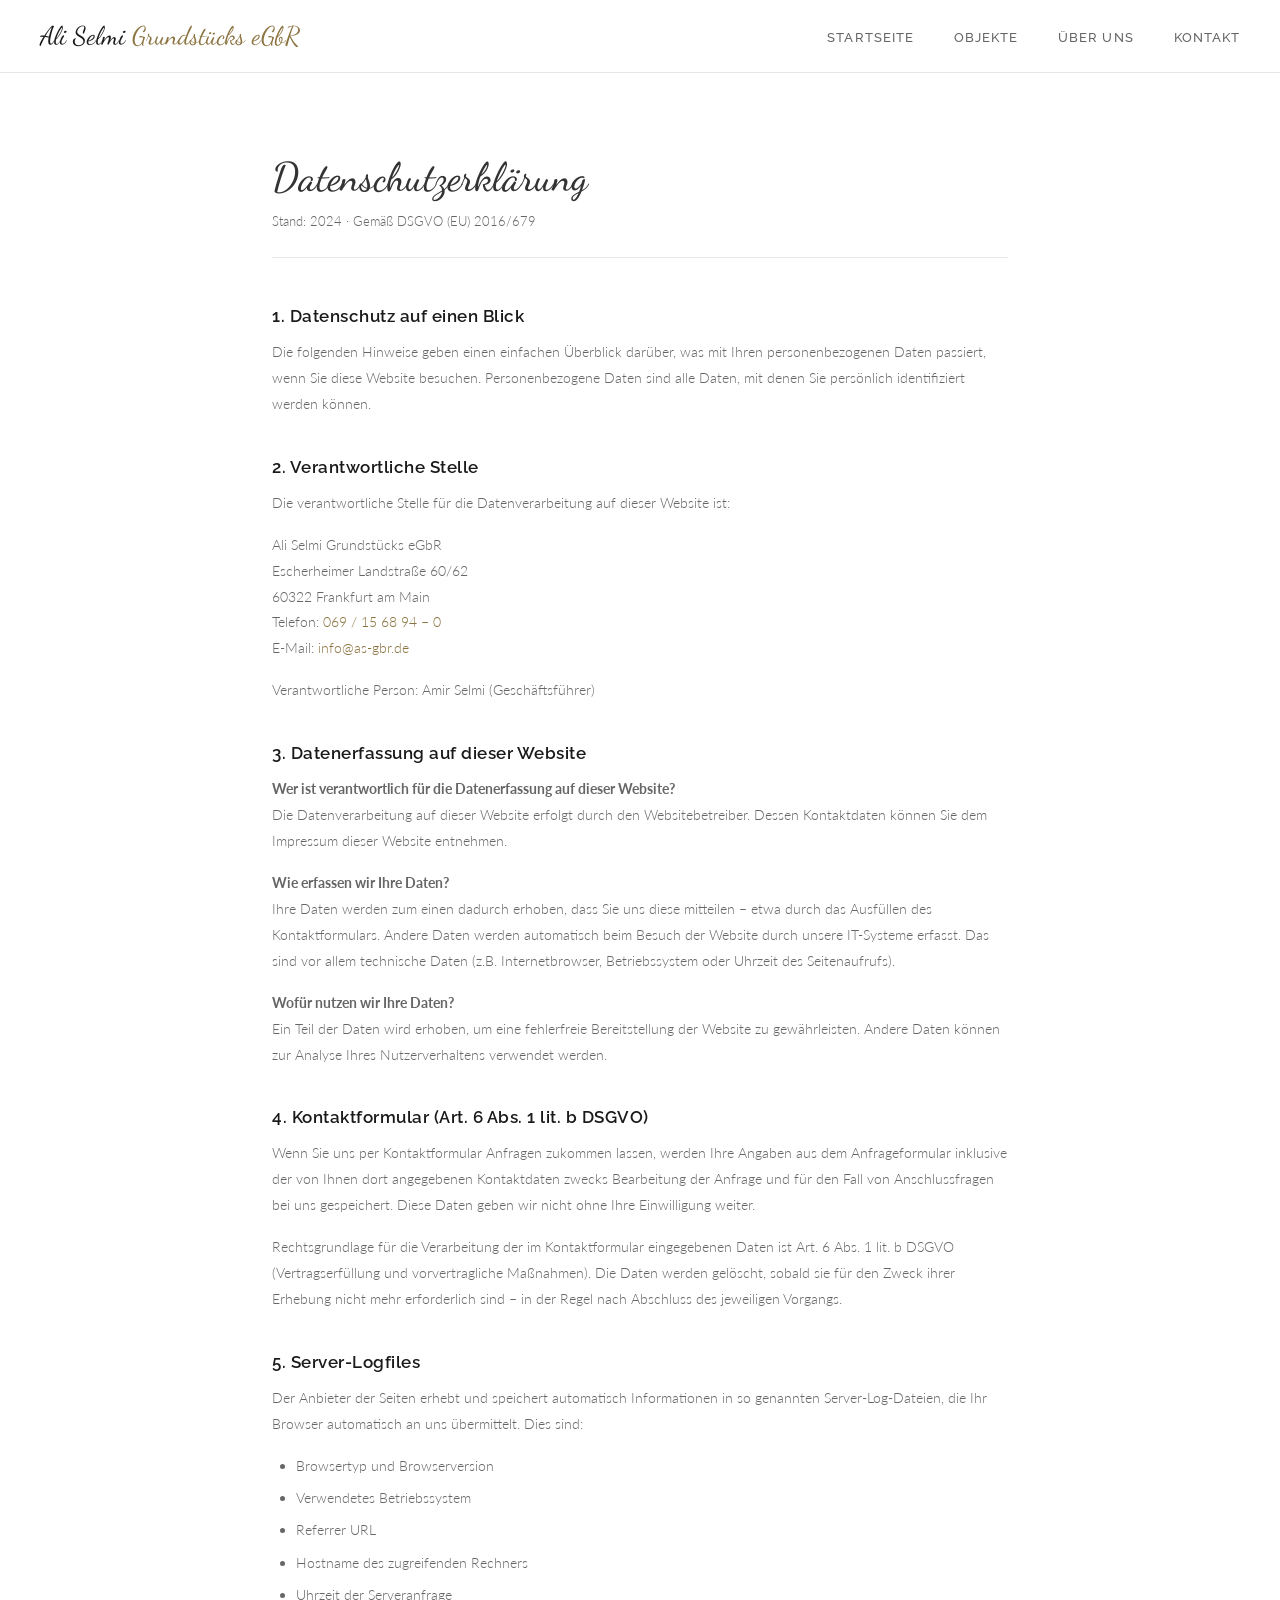
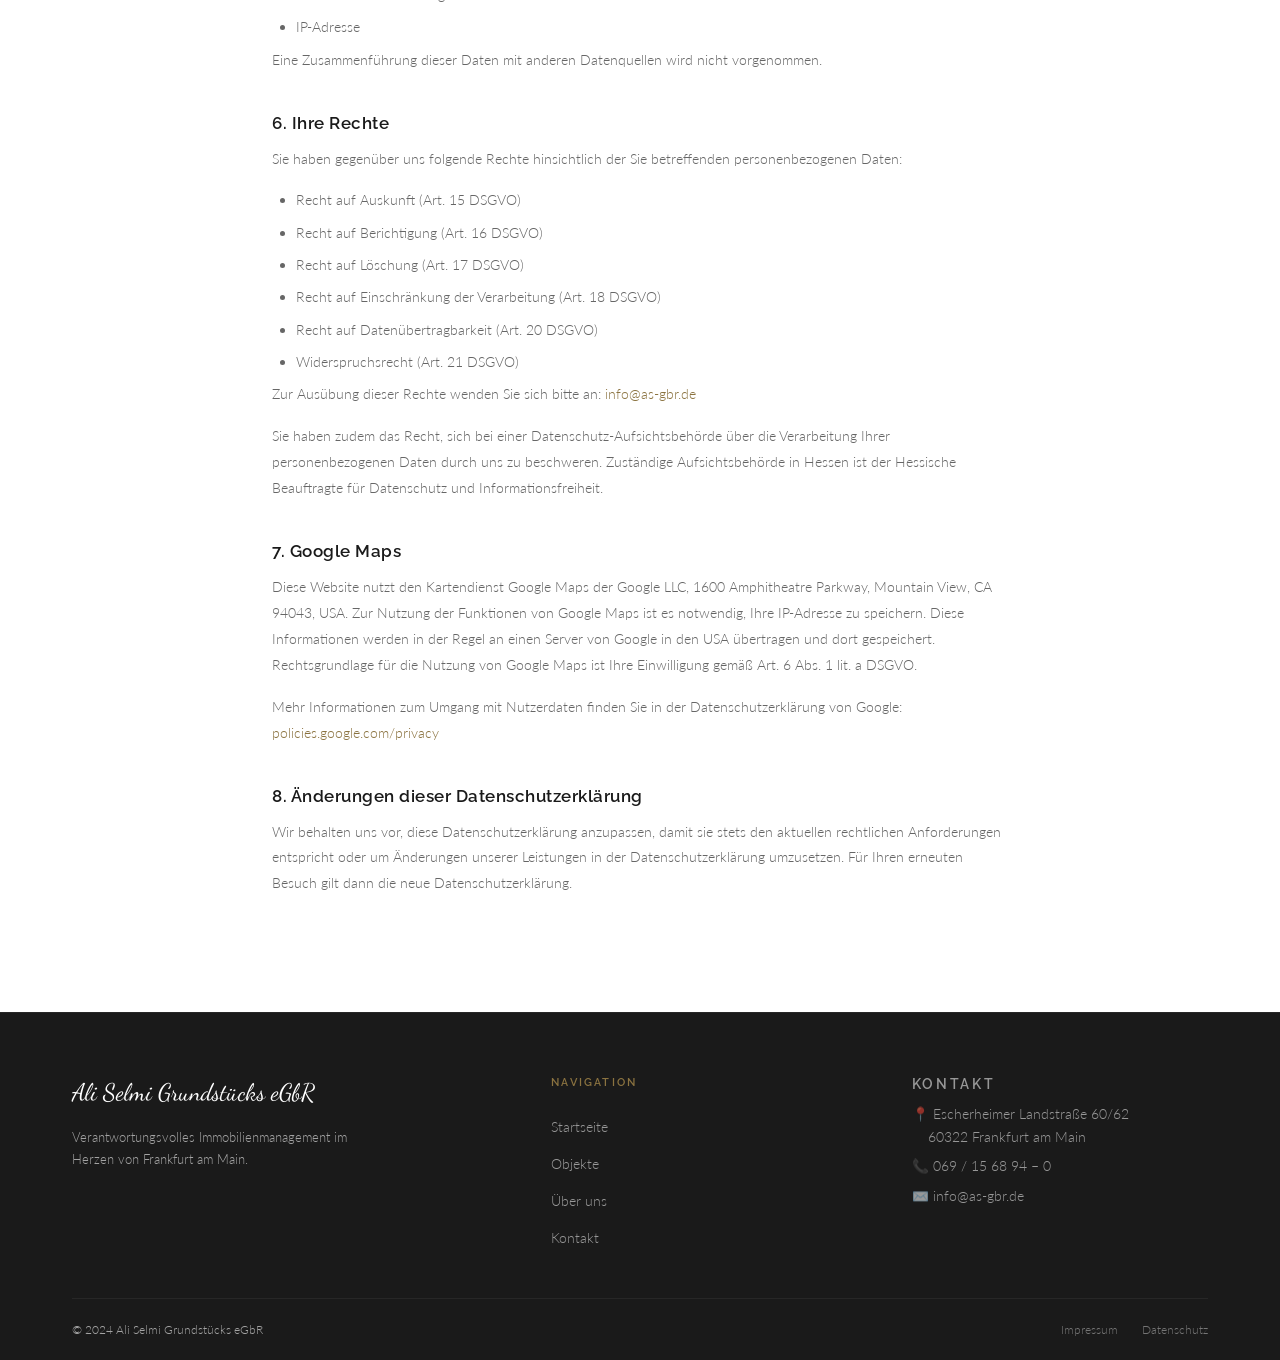
==== datenschutz.html @ cb45c528 "Add files via upload" ====
<!DOCTYPE html>
<html lang="de">
<head>
  <meta charset="UTF-8">
  <meta name="viewport" content="width=device-width, initial-scale=1.0">
  <title>Datenschutz – Ali Selmi Grundstücks eGbR</title>
  <link rel="stylesheet" href="style.css">
</head>
<body>

  <!-- HEADER -->
  <header id="header">
    <div class="header-inner">
      <a href="index.html" class="logo">Ali Selmi <span>Grundstücks eGbR</span></a>
      <nav>
        <ul>
          <li><a href="index.html">Startseite</a></li>
          <li><a href="objekte.html">Objekte</a></li>
          <li><a href="ueber-uns.html">Über uns</a></li>
          <li><a href="kontakt.html">Kontakt</a></li>
        </ul>
      </nav>
      <button class="hamburger" id="hamburger" aria-label="Menü öffnen">
        <span></span><span></span><span></span>
      </button>
    </div>
    <div class="mobile-nav" id="mobileNav">
      <ul>
        <li><a href="index.html">Startseite</a></li>
        <li><a href="objekte.html">Objekte</a></li>
        <li><a href="ueber-uns.html">Über uns</a></li>
        <li><a href="kontakt.html">Kontakt</a></li>
      </ul>
    </div>
  </header>

  <main style="padding-top: 72px;">
    <div class="legal-content">
      <h1>Datenschutzerklärung</h1>
      <p class="meta">Stand: 2024 · Gemäß DSGVO (EU) 2016/679</p>

      <h2>1. Datenschutz auf einen Blick</h2>
      <p>Die folgenden Hinweise geben einen einfachen Überblick darüber, was mit Ihren personenbezogenen Daten passiert, wenn Sie diese Website besuchen. Personenbezogene Daten sind alle Daten, mit denen Sie persönlich identifiziert werden können.</p>

      <h2>2. Verantwortliche Stelle</h2>
      <p>Die verantwortliche Stelle für die Datenverarbeitung auf dieser Website ist:</p>
      <p>
        Ali Selmi Grundstücks eGbR<br>
        Escherheimer Landstraße 60/62<br>
        60322 Frankfurt am Main<br>
        Telefon: <a href="tel:+496915689400">069 / 15 68 94 – 0</a><br>
        E-Mail: <a href="mailto:info@as-gbr.de">info@as-gbr.de</a>
      </p>
      <p>Verantwortliche Person: Amir Selmi (Geschäftsführer)</p>

      <h2>3. Datenerfassung auf dieser Website</h2>
      <p><strong>Wer ist verantwortlich für die Datenerfassung auf dieser Website?</strong><br>
      Die Datenverarbeitung auf dieser Website erfolgt durch den Websitebetreiber. Dessen Kontaktdaten können Sie dem Impressum dieser Website entnehmen.</p>
      <p><strong>Wie erfassen wir Ihre Daten?</strong><br>
      Ihre Daten werden zum einen dadurch erhoben, dass Sie uns diese mitteilen – etwa durch das Ausfüllen des Kontaktformulars. Andere Daten werden automatisch beim Besuch der Website durch unsere IT-Systeme erfasst. Das sind vor allem technische Daten (z.B. Internetbrowser, Betriebssystem oder Uhrzeit des Seitenaufrufs).</p>
      <p><strong>Wofür nutzen wir Ihre Daten?</strong><br>
      Ein Teil der Daten wird erhoben, um eine fehlerfreie Bereitstellung der Website zu gewährleisten. Andere Daten können zur Analyse Ihres Nutzerverhaltens verwendet werden.</p>

      <h2>4. Kontaktformular (Art. 6 Abs. 1 lit. b DSGVO)</h2>
      <p>Wenn Sie uns per Kontaktformular Anfragen zukommen lassen, werden Ihre Angaben aus dem Anfrageformular inklusive der von Ihnen dort angegebenen Kontaktdaten zwecks Bearbeitung der Anfrage und für den Fall von Anschlussfragen bei uns gespeichert. Diese Daten geben wir nicht ohne Ihre Einwilligung weiter.</p>
      <p>Rechtsgrundlage für die Verarbeitung der im Kontaktformular eingegebenen Daten ist Art. 6 Abs. 1 lit. b DSGVO (Vertragserfüllung und vorvertragliche Maßnahmen). Die Daten werden gelöscht, sobald sie für den Zweck ihrer Erhebung nicht mehr erforderlich sind – in der Regel nach Abschluss des jeweiligen Vorgangs.</p>

      <h2>5. Server-Logfiles</h2>
      <p>Der Anbieter der Seiten erhebt und speichert automatisch Informationen in so genannten Server-Log-Dateien, die Ihr Browser automatisch an uns übermittelt. Dies sind:</p>
      <ul>
        <li>Browsertyp und Browserversion</li>
        <li>Verwendetes Betriebssystem</li>
        <li>Referrer URL</li>
        <li>Hostname des zugreifenden Rechners</li>
        <li>Uhrzeit der Serveranfrage</li>
        <li>IP-Adresse</li>
      </ul>
      <p>Eine Zusammenführung dieser Daten mit anderen Datenquellen wird nicht vorgenommen.</p>

      <h2>6. Ihre Rechte</h2>
      <p>Sie haben gegenüber uns folgende Rechte hinsichtlich der Sie betreffenden personenbezogenen Daten:</p>
      <ul>
        <li>Recht auf Auskunft (Art. 15 DSGVO)</li>
        <li>Recht auf Berichtigung (Art. 16 DSGVO)</li>
        <li>Recht auf Löschung (Art. 17 DSGVO)</li>
        <li>Recht auf Einschränkung der Verarbeitung (Art. 18 DSGVO)</li>
        <li>Recht auf Datenübertragbarkeit (Art. 20 DSGVO)</li>
        <li>Widerspruchsrecht (Art. 21 DSGVO)</li>
      </ul>
      <p>Zur Ausübung dieser Rechte wenden Sie sich bitte an: <a href="mailto:info@as-gbr.de">info@as-gbr.de</a></p>
      <p>Sie haben zudem das Recht, sich bei einer Datenschutz-Aufsichtsbehörde über die Verarbeitung Ihrer personenbezogenen Daten durch uns zu beschweren. Zuständige Aufsichtsbehörde in Hessen ist der Hessische Beauftragte für Datenschutz und Informationsfreiheit.</p>

      <h2>7. Google Maps</h2>
      <p>Diese Website nutzt den Kartendienst Google Maps der Google LLC, 1600 Amphitheatre Parkway, Mountain View, CA 94043, USA. Zur Nutzung der Funktionen von Google Maps ist es notwendig, Ihre IP-Adresse zu speichern. Diese Informationen werden in der Regel an einen Server von Google in den USA übertragen und dort gespeichert. Rechtsgrundlage für die Nutzung von Google Maps ist Ihre Einwilligung gemäß Art. 6 Abs. 1 lit. a DSGVO.</p>
      <p>Mehr Informationen zum Umgang mit Nutzerdaten finden Sie in der Datenschutzerklärung von Google: <a href="https://policies.google.com/privacy" target="_blank" rel="noopener">policies.google.com/privacy</a></p>

      <h2>8. Änderungen dieser Datenschutzerklärung</h2>
      <p>Wir behalten uns vor, diese Datenschutzerklärung anzupassen, damit sie stets den aktuellen rechtlichen Anforderungen entspricht oder um Änderungen unserer Leistungen in der Datenschutzerklärung umzusetzen. Für Ihren erneuten Besuch gilt dann die neue Datenschutzerklärung.</p>
    </div>
  </main>

  <!-- FOOTER -->
  <footer>
    <div class="container">
      <div class="footer-grid">
        <div>
          <div class="footer-logo">Ali Selmi Grundstücks eGbR</div>
          <p class="footer-tagline">Verantwortungsvolles Immobilienmanagement im Herzen von Frankfurt am Main.</p>
        </div>
        <div>
          <p class="footer-heading">Navigation</p>
          <ul>
            <li><a href="index.html">Startseite</a></li>
            <li><a href="objekte.html">Objekte</a></li>
            <li><a href="ueber-uns.html">Über uns</a></li>
            <li><a href="kontakt.html">Kontakt</a></li>
          </ul>
        </div>
        <div class="footer-contact">
          <p class="footer-heading">Kontakt</p>
          <a href="https://maps.google.com/?q=Escherheimer+Landstrasse+60+Frankfurt" target="_blank">📍 Escherheimer Landstraße 60/62<br>&nbsp;&nbsp;&nbsp;&nbsp;60322 Frankfurt am Main</a>
          <a href="tel:+496915689400">📞 069 / 15 68 94 – 0</a>
          <a href="mailto:info@as-gbr.de">✉️ info@as-gbr.de</a>
        </div>
      </div>
      <div class="footer-bottom">
        <span>© 2024 Ali Selmi Grundstücks eGbR</span>
        <div class="footer-legal">
          <a href="impressum.html">Impressum</a>
          <a href="datenschutz.html">Datenschutz</a>
        </div>
      </div>
    </div>
  </footer>

  <script>
    const header = document.getElementById('header');
    window.addEventListener('scroll', () => header.classList.toggle('scrolled', window.scrollY > 40));
    const hamburger = document.getElementById('hamburger');
    const mobileNav = document.getElementById('mobileNav');
    hamburger.addEventListener('click', () => {
      hamburger.classList.toggle('open');
      mobileNav.classList.toggle('open');
    });
  </script>
</body>
</html>
---- style.css ----
@import url('https://fonts.googleapis.com/css2?family=Dancing+Script:wght@600&family=Raleway:wght@300;400;500;600&family=Lato:wght@300;400;700&display=swap');

/* ─── Variables ─────────────────────────────────────────── */
:root {
  --gold:     #8B7340;
  --gold-lt:  #b39a60;
  --gold-pale:#e8dfc8;
  --gray-bg:  #f2f1ef;
  --gray-mid: #e8e7e5;
  --dark:     #1a1a1a;
  --dark-2:   #242424;
  --text:     #333;
  --text-mid: #666;
  --white:    #ffffff;
  --radius:   2px;
  --trans:    all 0.3s ease;
  --shadow:   0 4px 24px rgba(0,0,0,0.08);
  --shadow-h: 0 12px 40px rgba(0,0,0,0.14);
}

/* ─── Reset ─────────────────────────────────────────────── */
*, *::before, *::after { box-sizing: border-box; margin: 0; padding: 0; }
html { scroll-behavior: smooth; font-size: 16px; }
body {
  font-family: 'Lato', sans-serif;
  font-weight: 300;
  color: var(--text);
  background: var(--white);
  line-height: 1.7;
  -webkit-font-smoothing: antialiased;
}
img { display: block; width: 100%; height: 100%; object-fit: cover; }
a { color: inherit; text-decoration: none; transition: var(--trans); }
ul { list-style: none; }

/* ─── Typography ─────────────────────────────────────────── */
.font-dance  { font-family: 'Dancing Script', cursive; }
.font-raleway{ font-family: 'Raleway', sans-serif; }

h1,h2,h3,h4 { font-family: 'Raleway', sans-serif; font-weight: 500; line-height: 1.25; }
h1 { font-size: clamp(2rem, 5vw, 3.5rem); }
h2 { font-size: clamp(1.5rem, 3vw, 2.2rem); }
h3 { font-size: 1.15rem; }
p  { margin-bottom: 1rem; }

/* ─── Utilities ──────────────────────────────────────────── */
.container { max-width: 1200px; margin: 0 auto; padding: 0 2rem; }
.section    { padding: 90px 0; }
.section--gray { background: var(--gray-bg); }
.section--dark { background: var(--dark); color: var(--white); }
.section-label {
  font-family: 'Raleway', sans-serif;
  font-size: 0.7rem;
  font-weight: 600;
  letter-spacing: 0.2em;
  text-transform: uppercase;
  color: var(--gold);
  margin-bottom: 0.75rem;
}
.section-title { margin-bottom: 1.5rem; color: var(--dark); }
.section--dark .section-title { color: var(--white); }
.gold-line {
  width: 48px;
  height: 2px;
  background: var(--gold);
  margin-bottom: 2rem;
}

/* ─── Buttons ────────────────────────────────────────────── */
.btn-gold, .btn-outline {
  display: inline-block;
  font-family: 'Raleway', sans-serif;
  font-weight: 600;
  font-size: 0.8rem;
  letter-spacing: 0.12em;
  text-transform: uppercase;
  padding: 0.85rem 2.2rem;
  border-radius: var(--radius);
  cursor: pointer;
  transition: var(--trans);
  border: 1.5px solid var(--gold);
}
.btn-gold {
  background: var(--gold);
  color: var(--white);
}
.btn-gold:hover {
  background: var(--gold-lt);
  border-color: var(--gold-lt);
  transform: translateY(-2px);
  box-shadow: 0 6px 20px rgba(139,115,64,0.3);
}
.btn-outline {
  background: transparent;
  color: var(--gold);
}
.btn-outline:hover {
  background: var(--gold);
  color: var(--white);
  transform: translateY(-2px);
}
.btn-outline--white {
  border-color: rgba(255,255,255,0.6);
  color: var(--white);
}
.btn-outline--white:hover {
  background: var(--white);
  border-color: var(--white);
  color: var(--dark);
}

/* ─── Header ─────────────────────────────────────────────── */
#header {
  position: fixed;
  top: 0; left: 0; right: 0;
  z-index: 999;
  background: rgba(255,255,255,0.96);
  backdrop-filter: blur(12px);
  border-bottom: 1px solid var(--gray-mid);
  transition: var(--trans);
}
#header.scrolled {
  box-shadow: 0 2px 20px rgba(0,0,0,0.08);
}
.header-inner {
  display: flex;
  align-items: center;
  justify-content: space-between;
  height: 72px;
  padding: 0 2.5rem;
  max-width: 1300px;
  margin: 0 auto;
}
.logo {
  font-family: 'Dancing Script', cursive;
  font-size: 1.6rem;
  color: var(--dark);
  white-space: nowrap;
}
.logo span { color: var(--gold); }
nav ul {
  display: flex;
  gap: 2.5rem;
  align-items: center;
}
nav a {
  font-family: 'Raleway', sans-serif;
  font-size: 0.82rem;
  font-weight: 500;
  letter-spacing: 0.08em;
  text-transform: uppercase;
  color: var(--text-mid);
  position: relative;
  padding-bottom: 3px;
}
nav a::after {
  content: '';
  position: absolute;
  bottom: 0; left: 0;
  width: 0; height: 1.5px;
  background: var(--gold);
  transition: width 0.3s ease;
}
nav a:hover { color: var(--dark); }
nav a:hover::after,
nav a.active::after { width: 100%; }
nav a.active { color: var(--gold); }

.hamburger {
  display: none;
  flex-direction: column;
  gap: 5px;
  cursor: pointer;
  padding: 4px;
  background: none;
  border: none;
}
.hamburger span {
  display: block;
  width: 24px;
  height: 1.5px;
  background: var(--dark);
  transition: var(--trans);
}
.hamburger.open span:nth-child(1) { transform: translateY(6.5px) rotate(45deg); }
.hamburger.open span:nth-child(2) { opacity: 0; }
.hamburger.open span:nth-child(3) { transform: translateY(-6.5px) rotate(-45deg); }

.mobile-nav {
  display: none;
  background: var(--white);
  border-top: 1px solid var(--gray-mid);
  overflow: hidden;
  max-height: 0;
  transition: max-height 0.4s ease;
}
.mobile-nav.open { max-height: 300px; }
.mobile-nav ul {
  flex-direction: column;
  padding: 1.5rem 2.5rem;
  gap: 1.25rem;
}
.mobile-nav a {
  font-family: 'Raleway', sans-serif;
  font-size: 0.9rem;
  font-weight: 500;
  letter-spacing: 0.08em;
  text-transform: uppercase;
  color: var(--text);
}
.mobile-nav a.active { color: var(--gold); }

/* ─── Hero ────────────────────────────────────────────────── */
.hero {
  position: relative;
  height: 90vh;
  min-height: 580px;
  display: flex;
  align-items: center;
  overflow: hidden;
}
.hero-bg {
  position: absolute;
  inset: 0;
  background-size: cover;
  background-position: center;
  filter: brightness(0.45);
  transform: scale(1.04);
  animation: heroZoom 14s ease-out forwards;
}
@keyframes heroZoom {
  to { transform: scale(1); }
}
.hero-overlay {
  position: absolute;
  inset: 0;
  background: linear-gradient(135deg, rgba(26,26,26,0.5) 0%, rgba(139,115,64,0.12) 100%);
}
.hero-content {
  position: relative;
  z-index: 2;
  max-width: 780px;
  padding: 0 2.5rem;
  margin-left: 8vw;
}
.hero-eyebrow {
  font-family: 'Raleway', sans-serif;
  font-size: 0.7rem;
  font-weight: 600;
  letter-spacing: 0.25em;
  text-transform: uppercase;
  color: var(--gold-lt);
  margin-bottom: 1.25rem;
  opacity: 0;
  animation: fadeUp 0.8s 0.3s ease forwards;
}
.hero-title {
  font-family: 'Dancing Script', cursive;
  font-size: clamp(2.4rem, 6vw, 4.5rem);
  color: var(--white);
  line-height: 1.15;
  margin-bottom: 1.25rem;
  opacity: 0;
  animation: fadeUp 0.8s 0.55s ease forwards;
}
.hero-subtitle {
  font-family: 'Raleway', sans-serif;
  font-size: clamp(0.85rem, 1.6vw, 1rem);
  font-weight: 300;
  letter-spacing: 0.1em;
  color: rgba(255,255,255,0.78);
  margin-bottom: 2.5rem;
  opacity: 0;
  animation: fadeUp 0.8s 0.8s ease forwards;
}
.hero-actions {
  display: flex;
  gap: 1rem;
  flex-wrap: wrap;
  opacity: 0;
  animation: fadeUp 0.8s 1.05s ease forwards;
}
.scroll-indicator {
  position: absolute;
  bottom: 2.5rem;
  left: 50%;
  transform: translateX(-50%);
  z-index: 2;
  display: flex;
  flex-direction: column;
  align-items: center;
  gap: 6px;
  opacity: 0;
  animation: fadeIn 1s 1.8s ease forwards;
}
.scroll-indicator span {
  font-family: 'Raleway', sans-serif;
  font-size: 0.62rem;
  letter-spacing: 0.2em;
  text-transform: uppercase;
  color: rgba(255,255,255,0.5);
}
.scroll-indicator .arrow {
  width: 1px;
  height: 32px;
  background: linear-gradient(to bottom, rgba(255,255,255,0.5), transparent);
  animation: scrollPulse 2s infinite;
}
@keyframes scrollPulse {
  0%,100% { opacity: 0.4; transform: scaleY(1); }
  50%      { opacity: 1;   transform: scaleY(1.15); }
}

/* ─── Animations ─────────────────────────────────────────── */
@keyframes fadeUp {
  from { opacity: 0; transform: translateY(22px); }
  to   { opacity: 1; transform: translateY(0); }
}
@keyframes fadeIn {
  from { opacity: 0; }
  to   { opacity: 1; }
}
.reveal {
  opacity: 0;
  transform: translateY(30px);
  transition: opacity 0.7s ease, transform 0.7s ease;
}
.reveal.visible {
  opacity: 1;
  transform: translateY(0);
}

/* ─── Stats Bar ───────────────────────────────────────────── */
.stats-bar {
  background: var(--dark-2);
  padding: 0;
}
.stats-bar .container {
  display: grid;
  grid-template-columns: repeat(4, 1fr);
}
.stat-item {
  padding: 2.5rem 2rem;
  border-right: 1px solid rgba(255,255,255,0.06);
  text-align: center;
  position: relative;
}
.stat-item:last-child { border-right: none; }
.stat-item::before {
  content: '';
  position: absolute;
  top: 0; left: 50%;
  transform: translateX(-50%);
  width: 30px;
  height: 2px;
  background: var(--gold);
}
.stat-number {
  font-family: 'Dancing Script', cursive;
  font-size: 2.2rem;
  color: var(--gold-lt);
  display: block;
  line-height: 1;
  margin-bottom: 0.4rem;
}
.stat-label {
  font-family: 'Raleway', sans-serif;
  font-size: 0.72rem;
  font-weight: 400;
  letter-spacing: 0.12em;
  text-transform: uppercase;
  color: rgba(255,255,255,0.5);
}

/* ─── Intro Section ───────────────────────────────────────── */
.intro-grid {
  display: grid;
  grid-template-columns: 1fr 1fr;
  gap: 6rem;
  align-items: center;
}
.intro-text { max-width: 520px; }
.intro-image {
  height: 440px;
  overflow: hidden;
  border-radius: 1px;
  box-shadow: var(--shadow-h);
  position: relative;
}
.intro-image img {
  transition: transform 0.8s ease;
}
.intro-image:hover img { transform: scale(1.04); }
.intro-image::before {
  content: '';
  position: absolute;
  bottom: -12px; right: -12px;
  width: 80px; height: 80px;
  border-right: 2px solid var(--gold);
  border-bottom: 2px solid var(--gold);
  z-index: 1;
}

/* ─── Leistungen Grid ─────────────────────────────────────── */
.leistungen-grid {
  display: grid;
  grid-template-columns: repeat(4, 1fr);
  gap: 1.5px;
  background: var(--gray-mid);
}
.leistung-card {
  background: var(--white);
  padding: 2.5rem 2rem;
  border-top: 3px solid var(--gold);
  transition: var(--trans);
  cursor: default;
}
.leistung-card:hover {
  transform: translateY(-4px);
  box-shadow: var(--shadow-h);
  z-index: 1;
  position: relative;
}
.leistung-icon {
  font-size: 2rem;
  margin-bottom: 1.25rem;
  display: block;
}
.leistung-card h3 {
  font-family: 'Raleway', sans-serif;
  font-weight: 600;
  font-size: 1rem;
  letter-spacing: 0.03em;
  margin-bottom: 0.75rem;
  color: var(--dark);
}
.leistung-card p {
  font-size: 0.875rem;
  color: var(--text-mid);
  line-height: 1.65;
  margin: 0;
}

/* ─── Objekte Grid ────────────────────────────────────────── */
.objekte-grid {
  display: grid;
  grid-template-columns: repeat(auto-fill, minmax(320px, 1fr));
  gap: 2rem;
}
.objekt-card {
  background: var(--white);
  border: 1px solid var(--gray-mid);
  overflow: hidden;
  transition: var(--trans);
  border-radius: var(--radius);
}
.objekt-card:hover {
  transform: translateY(-4px);
  box-shadow: var(--shadow-h);
}
.objekt-img {
  height: 220px;
  overflow: hidden;
  background: var(--gray-mid);
  position: relative;
}
.objekt-img img { transition: transform 0.6s ease; }
.objekt-card:hover .objekt-img img { transform: scale(1.05); }
.objekt-badge {
  position: absolute;
  top: 1rem; left: 1rem;
  font-family: 'Raleway', sans-serif;
  font-size: 0.65rem;
  font-weight: 600;
  letter-spacing: 0.12em;
  text-transform: uppercase;
  padding: 0.3rem 0.75rem;
  border-radius: var(--radius);
}
.badge-vermietet { background: var(--dark); color: var(--white); }
.badge-verfuegbar { background: var(--gold); color: var(--white); }
.objekt-info {
  padding: 1.5rem 1.75rem;
}
.objekt-info h3 {
  font-family: 'Raleway', sans-serif;
  font-weight: 600;
  font-size: 1rem;
  margin-bottom: 0.3rem;
}
.objekt-type {
  font-size: 0.8rem;
  color: var(--text-mid);
  letter-spacing: 0.06em;
  margin-bottom: 0.75rem;
  font-family: 'Raleway', sans-serif;
}
.objekt-meta {
  display: flex;
  gap: 0.5rem;
  font-size: 0.78rem;
  color: var(--text-mid);
}
.objekt-meta span { display: flex; align-items: center; gap: 0.3rem; }
.placeholder-img {
  height: 220px;
  background: var(--gray-mid);
  display: flex;
  flex-direction: column;
  align-items: center;
  justify-content: center;
  color: var(--text-mid);
  gap: 0.5rem;
}
.placeholder-img span { font-size: 2rem; }
.placeholder-img p {
  font-family: 'Raleway', sans-serif;
  font-size: 0.75rem;
  letter-spacing: 0.1em;
  text-transform: uppercase;
  margin: 0;
  color: var(--text-mid);
}

/* ─── Filter Buttons ──────────────────────────────────────── */
.filter-bar {
  display: flex;
  gap: 0.75rem;
  margin-bottom: 3rem;
  flex-wrap: wrap;
}
.filter-btn {
  font-family: 'Raleway', sans-serif;
  font-size: 0.75rem;
  font-weight: 600;
  letter-spacing: 0.1em;
  text-transform: uppercase;
  padding: 0.6rem 1.5rem;
  border: 1.5px solid var(--gray-mid);
  background: var(--white);
  color: var(--text-mid);
  cursor: pointer;
  transition: var(--trans);
  border-radius: var(--radius);
}
.filter-btn:hover,
.filter-btn.active {
  border-color: var(--gold);
  color: var(--gold);
}
.filter-btn.active { background: var(--gold-pale); }

/* ─── Quote Section ───────────────────────────────────────── */
.quote-section {
  background: var(--dark);
  padding: 80px 0;
  text-align: center;
}
.quote-text {
  font-family: 'Dancing Script', cursive;
  font-size: clamp(1.5rem, 3.5vw, 2.4rem);
  color: var(--white);
  max-width: 780px;
  margin: 0 auto 1.5rem;
  line-height: 1.5;
}
.quote-text::before { content: '\201E'; color: var(--gold); }
.quote-text::after  { content: '\201C'; color: var(--gold); }
.quote-author {
  font-family: 'Raleway', sans-serif;
  font-size: 0.78rem;
  font-weight: 500;
  letter-spacing: 0.15em;
  text-transform: uppercase;
  color: var(--gold-lt);
}

/* ─── Über Uns ────────────────────────────────────────────── */
.ueber-grid {
  display: grid;
  grid-template-columns: 1fr 1fr;
  gap: 5rem;
  align-items: start;
}
.werte-list {
  margin-top: 2rem;
  display: grid;
  grid-template-columns: 1fr 1fr;
  gap: 1.25rem;
}
.wert-item {
  padding: 1.25rem 1.25rem 1.25rem 1.5rem;
  border-left: 3px solid var(--gold);
  background: var(--gray-bg);
}
.wert-item h4 {
  font-family: 'Raleway', sans-serif;
  font-size: 0.85rem;
  font-weight: 600;
  letter-spacing: 0.05em;
  text-transform: uppercase;
  color: var(--dark);
  margin-bottom: 0.4rem;
}
.wert-item p {
  font-size: 0.82rem;
  color: var(--text-mid);
  margin: 0;
  line-height: 1.6;
}
.ueber-image {
  height: 520px;
  overflow: hidden;
  position: relative;
}
.ueber-image img { transition: transform 0.8s ease; }
.ueber-image:hover img { transform: scale(1.03); }
.ueber-image::after {
  content: '';
  position: absolute;
  top: -12px; left: -12px;
  width: 80px; height: 80px;
  border-left: 2px solid var(--gold);
  border-top: 2px solid var(--gold);
}

/* ─── Team Grid ───────────────────────────────────────────── */
.team-grid {
  display: flex;
  gap: 2.5rem;
  justify-content: center;
  flex-wrap: wrap;
}
.team-card {
  text-align: center;
  max-width: 240px;
}
.team-photo {
  width: 140px;
  height: 140px;
  border-radius: 50%;
  overflow: hidden;
  margin: 0 auto 1.25rem;
  filter: grayscale(100%);
  transition: var(--trans);
  border: 3px solid var(--gray-mid);
}
.team-card:hover .team-photo {
  filter: grayscale(40%);
  border-color: var(--gold-lt);
}
.team-card h3 {
  font-family: 'Raleway', sans-serif;
  font-weight: 600;
  font-size: 1rem;
  margin-bottom: 0.25rem;
  color: var(--dark);
}
.team-role {
  font-family: 'Raleway', sans-serif;
  font-size: 0.75rem;
  font-weight: 500;
  letter-spacing: 0.1em;
  text-transform: uppercase;
  color: var(--gold);
}

/* ─── Kontakt ─────────────────────────────────────────────── */
.kontakt-grid {
  display: grid;
  grid-template-columns: 1fr 1.2fr;
  gap: 5rem;
  align-items: start;
}
.kontakt-info-item {
  display: flex;
  gap: 1rem;
  margin-bottom: 1.5rem;
  align-items: flex-start;
}
.kontakt-icon {
  width: 40px;
  height: 40px;
  border: 1.5px solid var(--gold-pale);
  display: flex;
  align-items: center;
  justify-content: center;
  flex-shrink: 0;
  font-size: 1rem;
  color: var(--gold);
}
.kontakt-info-item h4 {
  font-family: 'Raleway', sans-serif;
  font-size: 0.72rem;
  font-weight: 600;
  letter-spacing: 0.12em;
  text-transform: uppercase;
  color: var(--text-mid);
  margin-bottom: 0.3rem;
}
.kontakt-info-item p, .kontakt-info-item a {
  font-size: 0.92rem;
  color: var(--dark);
  line-height: 1.5;
  margin: 0;
}
.kontakt-info-item a:hover { color: var(--gold); }
.ansprechpartner-box {
  background: var(--gray-bg);
  border-top: 3px solid var(--gold);
  padding: 1.5rem;
  margin-top: 2rem;
}
.ansprechpartner-box h4 {
  font-family: 'Raleway', sans-serif;
  font-size: 0.72rem;
  font-weight: 600;
  letter-spacing: 0.12em;
  text-transform: uppercase;
  color: var(--gold);
  margin-bottom: 1rem;
}
.asp-item {
  display: flex;
  justify-content: space-between;
  align-items: center;
  padding: 0.6rem 0;
  border-bottom: 1px solid var(--gray-mid);
  font-size: 0.88rem;
}
.asp-item:last-child { border-bottom: none; }
.asp-name { font-weight: 700; }
.asp-role { color: var(--text-mid); font-size: 0.8rem; }

/* ─── Form ────────────────────────────────────────────────── */
.form-grid {
  display: grid;
  grid-template-columns: 1fr 1fr;
  gap: 1rem;
}
.form-group {
  display: flex;
  flex-direction: column;
  gap: 0.4rem;
}
.form-group.full { grid-column: 1 / -1; }
.form-group label {
  font-family: 'Raleway', sans-serif;
  font-size: 0.72rem;
  font-weight: 600;
  letter-spacing: 0.1em;
  text-transform: uppercase;
  color: var(--text-mid);
}
.form-group input,
.form-group select,
.form-group textarea {
  font-family: 'Lato', sans-serif;
  font-size: 0.92rem;
  font-weight: 300;
  padding: 0.8rem 1rem;
  border: 1px solid var(--gray-mid);
  border-radius: var(--radius);
  background: var(--white);
  color: var(--dark);
  transition: var(--trans);
  outline: none;
  width: 100%;
}
.form-group input:focus,
.form-group select:focus,
.form-group textarea:focus {
  border-color: var(--gold);
  box-shadow: 0 0 0 3px rgba(139,115,64,0.1);
}
.form-group textarea { resize: vertical; min-height: 130px; }
.checkbox-group {
  display: flex;
  align-items: flex-start;
  gap: 0.75rem;
  font-size: 0.85rem;
  color: var(--text-mid);
  cursor: pointer;
  grid-column: 1 / -1;
}
.checkbox-group input[type=checkbox] {
  margin-top: 2px;
  flex-shrink: 0;
  width: 16px;
  height: 16px;
  accent-color: var(--gold);
}
.checkbox-group a { color: var(--gold); text-decoration: underline; }
.form-success {
  display: none;
  background: #f0f7ee;
  border: 1px solid #c3dabb;
  border-left: 3px solid #5a9c6b;
  padding: 1.25rem 1.5rem;
  border-radius: var(--radius);
  font-size: 0.9rem;
  color: #2d6b3e;
  margin-top: 1rem;
}
.form-success.show { display: block; }

/* ─── Map ─────────────────────────────────────────────────── */
.map-wrapper {
  margin-top: 5rem;
  height: 380px;
  overflow: hidden;
  border-radius: var(--radius);
  border: 1px solid var(--gray-mid);
}
.map-wrapper iframe {
  width: 100%;
  height: 100%;
  border: none;
  display: block;
}

/* ─── Legal Pages ─────────────────────────────────────────── */
.legal-content {
  max-width: 800px;
  margin: 0 auto;
  padding: 80px 2rem 100px;
}
.legal-content h1 {
  font-family: 'Dancing Script', cursive;
  font-size: 2.5rem;
  margin-bottom: 0.5rem;
}
.legal-content .meta {
  font-size: 0.8rem;
  color: var(--text-mid);
  margin-bottom: 3rem;
  padding-bottom: 1.5rem;
  border-bottom: 1px solid var(--gray-mid);
}
.legal-content h2 {
  font-size: 1.05rem;
  font-weight: 600;
  margin: 2.5rem 0 0.75rem;
  color: var(--dark);
  font-family: 'Raleway', sans-serif;
  letter-spacing: 0.03em;
}
.legal-content p, .legal-content li {
  font-size: 0.9rem;
  color: var(--text-mid);
  line-height: 1.8;
}
.legal-content ul { padding-left: 1.5rem; }
.legal-content li { list-style: disc; margin-bottom: 0.4rem; }
.legal-content a { color: var(--gold); }
.legal-content a:hover { text-decoration: underline; }

/* ─── Page Hero ───────────────────────────────────────────── */
.page-hero {
  padding: 130px 0 70px;
  background: var(--gray-bg);
  border-bottom: 1px solid var(--gray-mid);
}
.page-hero h1 {
  font-family: 'Dancing Script', cursive;
  font-size: clamp(2.2rem, 5vw, 3.5rem);
  color: var(--dark);
  margin-bottom: 0.5rem;
}
.page-hero .sub {
  font-family: 'Raleway', sans-serif;
  font-size: 0.88rem;
  color: var(--text-mid);
  letter-spacing: 0.06em;
}

/* ─── CTA Block ───────────────────────────────────────────── */
.cta-block {
  background: var(--dark);
  padding: 80px 0;
  text-align: center;
}
.cta-block h2 {
  font-family: 'Dancing Script', cursive;
  font-size: 2.5rem;
  color: var(--white);
  margin-bottom: 0.75rem;
}
.cta-block p {
  font-size: 0.92rem;
  color: rgba(255,255,255,0.6);
  max-width: 480px;
  margin: 0 auto 2rem;
}

/* ─── Footer ──────────────────────────────────────────────── */
footer {
  background: var(--dark);
  border-top: 1px solid rgba(255,255,255,0.06);
  color: rgba(255,255,255,0.6);
  padding: 60px 0 0;
}
.footer-grid {
  display: grid;
  grid-template-columns: 1.4fr 1fr 1fr;
  gap: 4rem;
  padding-bottom: 3rem;
  border-bottom: 1px solid rgba(255,255,255,0.06);
}
.footer-logo {
  font-family: 'Dancing Script', cursive;
  font-size: 1.5rem;
  color: var(--white);
  margin-bottom: 0.75rem;
}
.footer-tagline {
  font-size: 0.82rem;
  line-height: 1.7;
  max-width: 280px;
}
.footer-heading {
  font-family: 'Raleway', sans-serif;
  font-size: 0.7rem;
  font-weight: 600;
  letter-spacing: 0.2em;
  text-transform: uppercase;
  color: var(--gold);
  margin-bottom: 1.25rem;
}
footer ul { display: flex; flex-direction: column; gap: 0.6rem; }
footer ul a {
  font-size: 0.85rem;
  color: rgba(255,255,255,0.55);
  transition: var(--trans);
}
footer ul a:hover { color: var(--gold-lt); padding-left: 4px; }
.footer-contact p, .footer-contact a {
  font-size: 0.85rem;
  color: rgba(255,255,255,0.55);
  line-height: 1.7;
  margin-bottom: 0.4rem;
  display: flex;
  align-items: flex-start;
  gap: 0.5rem;
}
.footer-contact a:hover { color: var(--gold-lt); }
.footer-bottom {
  padding: 1.25rem 0;
  display: flex;
  align-items: center;
  justify-content: space-between;
  font-size: 0.78rem;
}
.footer-bottom a { color: rgba(255,255,255,0.4); }
.footer-bottom a:hover { color: var(--gold-lt); }
.footer-legal { display: flex; gap: 1.5rem; }

/* ─── Responsive ──────────────────────────────────────────── */
@media (max-width: 900px) {
  .leistungen-grid { grid-template-columns: 1fr 1fr; }
  .intro-grid { grid-template-columns: 1fr; gap: 3rem; }
  .intro-image { height: 320px; }
  .ueber-grid { grid-template-columns: 1fr; }
  .ueber-image { height: 320px; order: -1; }
  .kontakt-grid { grid-template-columns: 1fr; gap: 3rem; }
  .footer-grid { grid-template-columns: 1fr 1fr; gap: 2.5rem; }
  .stats-bar .container { grid-template-columns: repeat(2, 1fr); }
}
@media (max-width: 768px) {
  .header-inner { padding: 0 1.5rem; }
  nav { display: none; }
  .hamburger { display: flex; }
  .mobile-nav { display: block; }
  .hero-content { margin-left: 0; padding: 0 1.5rem; }
  .section { padding: 60px 0; }
  .werte-list { grid-template-columns: 1fr; }
  .form-grid { grid-template-columns: 1fr; }
  .form-group { grid-column: auto; }
  .form-group.full { grid-column: auto; }
  .checkbox-group { grid-column: auto; }
}
@media (max-width: 640px) {
  .leistungen-grid { grid-template-columns: 1fr; }
  .stats-bar .container { grid-template-columns: repeat(2, 1fr); }
  .footer-grid { grid-template-columns: 1fr; gap: 2rem; }
  .footer-bottom { flex-direction: column; gap: 0.75rem; text-align: center; }
  .team-grid { gap: 1.5rem; }
}
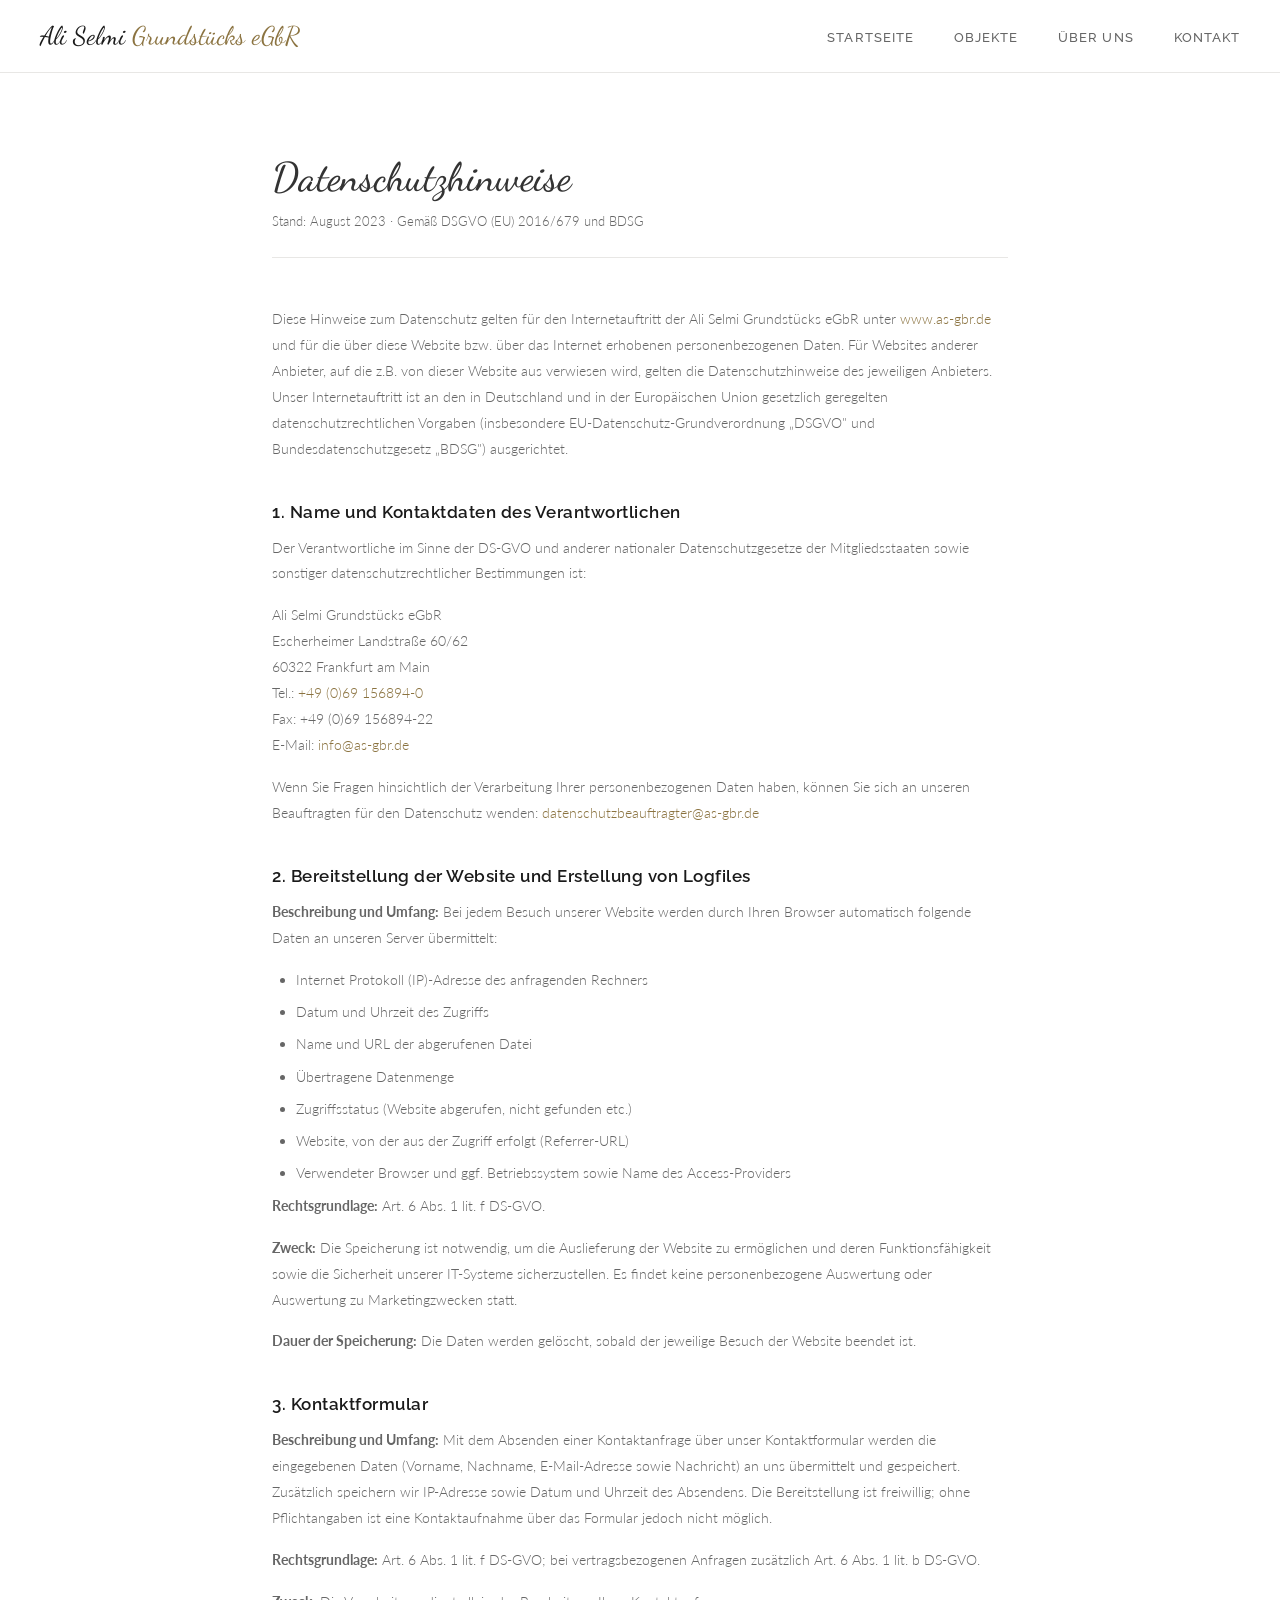
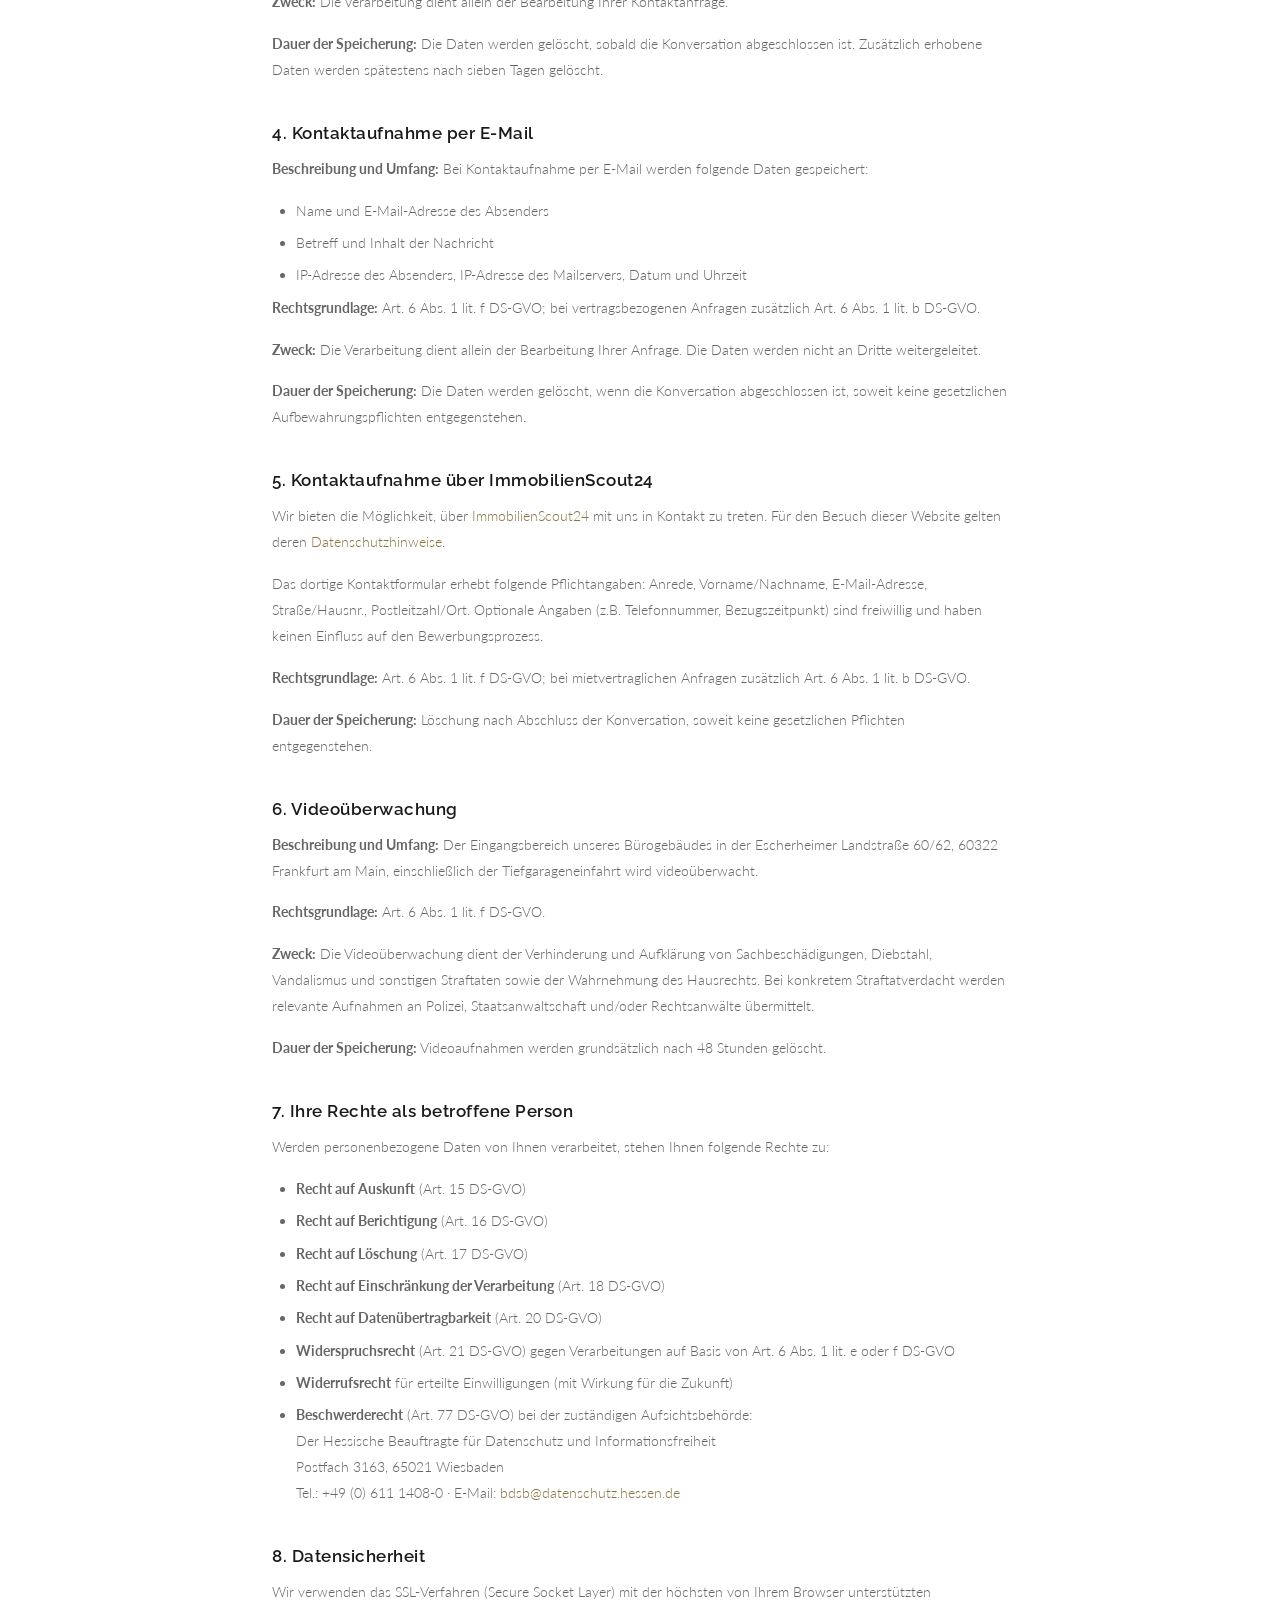
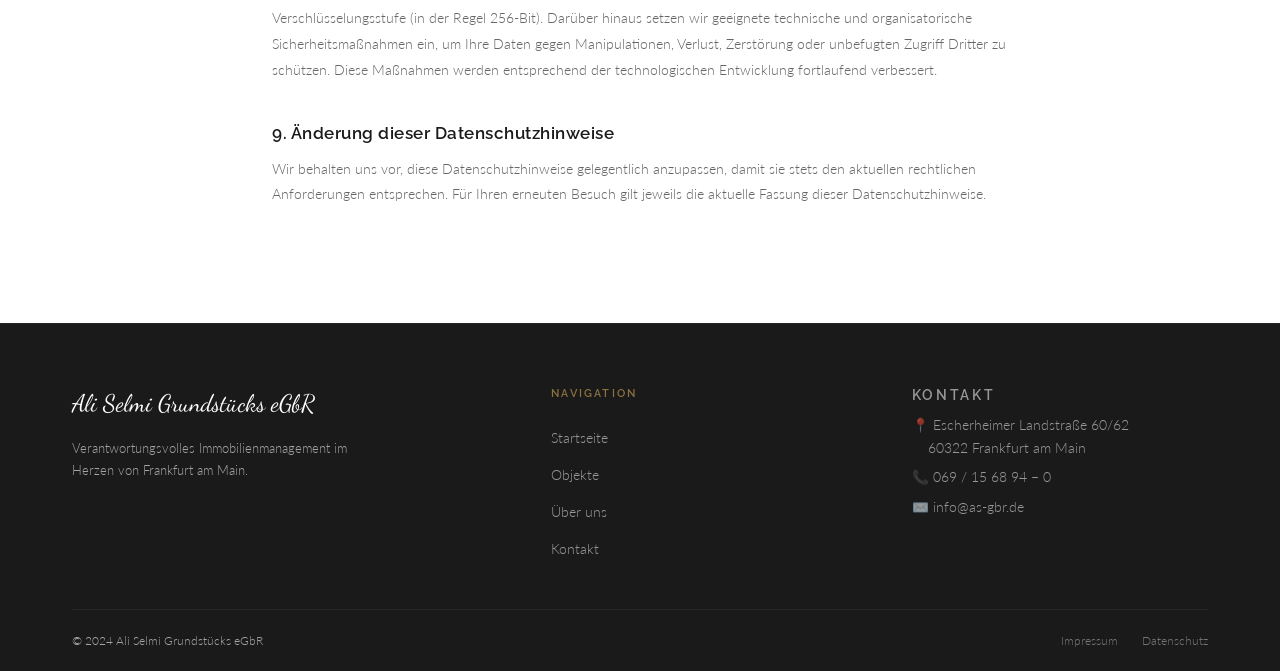
==== commit 57f0177e: "Add files via upload" ====
--- a/datenschutz.html
+++ b/datenschutz.html
@@ -36,66 +36,89 @@
 
   <main style="padding-top: 72px;">
     <div class="legal-content">
-      <h1>Datenschutzerklärung</h1>
-      <p class="meta">Stand: 2024 · Gemäß DSGVO (EU) 2016/679</p>
+      <h1>Datenschutzhinweise</h1>
+      <p class="meta">Stand: August 2023 · Gemäß DSGVO (EU) 2016/679 und BDSG</p>
 
-      <h2>1. Datenschutz auf einen Blick</h2>
-      <p>Die folgenden Hinweise geben einen einfachen Überblick darüber, was mit Ihren personenbezogenen Daten passiert, wenn Sie diese Website besuchen. Personenbezogene Daten sind alle Daten, mit denen Sie persönlich identifiziert werden können.</p>
+      <p>Diese Hinweise zum Datenschutz gelten für den Internetauftritt der Ali Selmi Grundstücks eGbR unter <a href="https://www.as-gbr.de">www.as-gbr.de</a> und für die über diese Website bzw. über das Internet erhobenen personenbezogenen Daten. Für Websites anderer Anbieter, auf die z.B. von dieser Website aus verwiesen wird, gelten die Datenschutzhinweise des jeweiligen Anbieters. Unser Internetauftritt ist an den in Deutschland und in der Europäischen Union gesetzlich geregelten datenschutzrechtlichen Vorgaben (insbesondere EU-Datenschutz-Grundverordnung „DSGVO" und Bundesdatenschutzgesetz „BDSG") ausgerichtet.</p>
 
-      <h2>2. Verantwortliche Stelle</h2>
-      <p>Die verantwortliche Stelle für die Datenverarbeitung auf dieser Website ist:</p>
+      <h2>1. Name und Kontaktdaten des Verantwortlichen</h2>
+      <p>Der Verantwortliche im Sinne der DS-GVO und anderer nationaler Datenschutzgesetze der Mitgliedsstaaten sowie sonstiger datenschutzrechtlicher Bestimmungen ist:</p>
       <p>
         Ali Selmi Grundstücks eGbR<br>
         Escherheimer Landstraße 60/62<br>
         60322 Frankfurt am Main<br>
-        Telefon: <a href="tel:+496915689400">069 / 15 68 94 – 0</a><br>
+        Tel.: <a href="tel:+496915689400">+49 (0)69 156894-0</a><br>
+        Fax: +49 (0)69 156894-22<br>
         E-Mail: <a href="mailto:info@as-gbr.de">info@as-gbr.de</a>
       </p>
-      <p>Verantwortliche Person: Amir Selmi (Geschäftsführer)</p>
+      <p>Wenn Sie Fragen hinsichtlich der Verarbeitung Ihrer personenbezogenen Daten haben, können Sie sich an unseren Beauftragten für den Datenschutz wenden: <a href="mailto:datenschutzbeauftragter@as-gbr.de">datenschutzbeauftragter@as-gbr.de</a></p>
 
-      <h2>3. Datenerfassung auf dieser Website</h2>
-      <p><strong>Wer ist verantwortlich für die Datenerfassung auf dieser Website?</strong><br>
-      Die Datenverarbeitung auf dieser Website erfolgt durch den Websitebetreiber. Dessen Kontaktdaten können Sie dem Impressum dieser Website entnehmen.</p>
-      <p><strong>Wie erfassen wir Ihre Daten?</strong><br>
-      Ihre Daten werden zum einen dadurch erhoben, dass Sie uns diese mitteilen – etwa durch das Ausfüllen des Kontaktformulars. Andere Daten werden automatisch beim Besuch der Website durch unsere IT-Systeme erfasst. Das sind vor allem technische Daten (z.B. Internetbrowser, Betriebssystem oder Uhrzeit des Seitenaufrufs).</p>
-      <p><strong>Wofür nutzen wir Ihre Daten?</strong><br>
-      Ein Teil der Daten wird erhoben, um eine fehlerfreie Bereitstellung der Website zu gewährleisten. Andere Daten können zur Analyse Ihres Nutzerverhaltens verwendet werden.</p>
+      <h2>2. Bereitstellung der Website und Erstellung von Logfiles</h2>
+      <p><strong>Beschreibung und Umfang:</strong> Bei jedem Besuch unserer Website werden durch Ihren Browser automatisch folgende Daten an unseren Server übermittelt:</p>
+      <ul>
+        <li>Internet Protokoll (IP)-Adresse des anfragenden Rechners</li>
+        <li>Datum und Uhrzeit des Zugriffs</li>
+        <li>Name und URL der abgerufenen Datei</li>
+        <li>Übertragene Datenmenge</li>
+        <li>Zugriffsstatus (Website abgerufen, nicht gefunden etc.)</li>
+        <li>Website, von der aus der Zugriff erfolgt (Referrer-URL)</li>
+        <li>Verwendeter Browser und ggf. Betriebssystem sowie Name des Access-Providers</li>
+      </ul>
+      <p><strong>Rechtsgrundlage:</strong> Art. 6 Abs. 1 lit. f DS-GVO.</p>
+      <p><strong>Zweck:</strong> Die Speicherung ist notwendig, um die Auslieferung der Website zu ermöglichen und deren Funktionsfähigkeit sowie die Sicherheit unserer IT-Systeme sicherzustellen. Es findet keine personenbezogene Auswertung oder Auswertung zu Marketingzwecken statt.</p>
+      <p><strong>Dauer der Speicherung:</strong> Die Daten werden gelöscht, sobald der jeweilige Besuch der Website beendet ist.</p>
 
-      <h2>4. Kontaktformular (Art. 6 Abs. 1 lit. b DSGVO)</h2>
-      <p>Wenn Sie uns per Kontaktformular Anfragen zukommen lassen, werden Ihre Angaben aus dem Anfrageformular inklusive der von Ihnen dort angegebenen Kontaktdaten zwecks Bearbeitung der Anfrage und für den Fall von Anschlussfragen bei uns gespeichert. Diese Daten geben wir nicht ohne Ihre Einwilligung weiter.</p>
-      <p>Rechtsgrundlage für die Verarbeitung der im Kontaktformular eingegebenen Daten ist Art. 6 Abs. 1 lit. b DSGVO (Vertragserfüllung und vorvertragliche Maßnahmen). Die Daten werden gelöscht, sobald sie für den Zweck ihrer Erhebung nicht mehr erforderlich sind – in der Regel nach Abschluss des jeweiligen Vorgangs.</p>
+      <h2>3. Kontaktformular</h2>
+      <p><strong>Beschreibung und Umfang:</strong> Mit dem Absenden einer Kontaktanfrage über unser Kontaktformular werden die eingegebenen Daten (Vorname, Nachname, E-Mail-Adresse sowie Nachricht) an uns übermittelt und gespeichert. Zusätzlich speichern wir IP-Adresse sowie Datum und Uhrzeit des Absendens. Die Bereitstellung ist freiwillig; ohne Pflichtangaben ist eine Kontaktaufnahme über das Formular jedoch nicht möglich.</p>
+      <p><strong>Rechtsgrundlage:</strong> Art. 6 Abs. 1 lit. f DS-GVO; bei vertragsbezogenen Anfragen zusätzlich Art. 6 Abs. 1 lit. b DS-GVO.</p>
+      <p><strong>Zweck:</strong> Die Verarbeitung dient allein der Bearbeitung Ihrer Kontaktanfrage.</p>
+      <p><strong>Dauer der Speicherung:</strong> Die Daten werden gelöscht, sobald die Konversation abgeschlossen ist. Zusätzlich erhobene Daten werden spätestens nach sieben Tagen gelöscht.</p>
 
-      <h2>5. Server-Logfiles</h2>
-      <p>Der Anbieter der Seiten erhebt und speichert automatisch Informationen in so genannten Server-Log-Dateien, die Ihr Browser automatisch an uns übermittelt. Dies sind:</p>
+      <h2>4. Kontaktaufnahme per E-Mail</h2>
+      <p><strong>Beschreibung und Umfang:</strong> Bei Kontaktaufnahme per E-Mail werden folgende Daten gespeichert:</p>
       <ul>
-        <li>Browsertyp und Browserversion</li>
-        <li>Verwendetes Betriebssystem</li>
-        <li>Referrer URL</li>
-        <li>Hostname des zugreifenden Rechners</li>
-        <li>Uhrzeit der Serveranfrage</li>
-        <li>IP-Adresse</li>
+        <li>Name und E-Mail-Adresse des Absenders</li>
+        <li>Betreff und Inhalt der Nachricht</li>
+        <li>IP-Adresse des Absenders, IP-Adresse des Mailservers, Datum und Uhrzeit</li>
       </ul>
-      <p>Eine Zusammenführung dieser Daten mit anderen Datenquellen wird nicht vorgenommen.</p>
+      <p><strong>Rechtsgrundlage:</strong> Art. 6 Abs. 1 lit. f DS-GVO; bei vertragsbezogenen Anfragen zusätzlich Art. 6 Abs. 1 lit. b DS-GVO.</p>
+      <p><strong>Zweck:</strong> Die Verarbeitung dient allein der Bearbeitung Ihrer Anfrage. Die Daten werden nicht an Dritte weitergeleitet.</p>
+      <p><strong>Dauer der Speicherung:</strong> Die Daten werden gelöscht, wenn die Konversation abgeschlossen ist, soweit keine gesetzlichen Aufbewahrungspflichten entgegenstehen.</p>
 
-      <h2>6. Ihre Rechte</h2>
-      <p>Sie haben gegenüber uns folgende Rechte hinsichtlich der Sie betreffenden personenbezogenen Daten:</p>
+      <h2>5. Kontaktaufnahme über ImmobilienScout24</h2>
+      <p>Wir bieten die Möglichkeit, über <a href="https://www.immobilienscout24.de" target="_blank" rel="noopener">ImmobilienScout24</a> mit uns in Kontakt zu treten. Für den Besuch dieser Website gelten deren <a href="https://www.immobilienscout24.de/agb/datenschutz.html" target="_blank" rel="noopener">Datenschutzhinweise</a>.</p>
+      <p>Das dortige Kontaktformular erhebt folgende Pflichtangaben: Anrede, Vorname/Nachname, E-Mail-Adresse, Straße/Hausnr., Postleitzahl/Ort. Optionale Angaben (z.B. Telefonnummer, Bezugszeitpunkt) sind freiwillig und haben keinen Einfluss auf den Bewerbungsprozess.</p>
+      <p><strong>Rechtsgrundlage:</strong> Art. 6 Abs. 1 lit. f DS-GVO; bei mietvertraglichen Anfragen zusätzlich Art. 6 Abs. 1 lit. b DS-GVO.</p>
+      <p><strong>Dauer der Speicherung:</strong> Löschung nach Abschluss der Konversation, soweit keine gesetzlichen Pflichten entgegenstehen.</p>
+
+      <h2>6. Videoüberwachung</h2>
+      <p><strong>Beschreibung und Umfang:</strong> Der Eingangsbereich unseres Bürogebäudes in der Escherheimer Landstraße 60/62, 60322 Frankfurt am Main, einschließlich der Tiefgarageneinfahrt wird videoüberwacht.</p>
+      <p><strong>Rechtsgrundlage:</strong> Art. 6 Abs. 1 lit. f DS-GVO.</p>
+      <p><strong>Zweck:</strong> Die Videoüberwachung dient der Verhinderung und Aufklärung von Sachbeschädigungen, Diebstahl, Vandalismus und sonstigen Straftaten sowie der Wahrnehmung des Hausrechts. Bei konkretem Straftatverdacht werden relevante Aufnahmen an Polizei, Staatsanwaltschaft und/oder Rechtsanwälte übermittelt.</p>
+      <p><strong>Dauer der Speicherung:</strong> Videoaufnahmen werden grundsätzlich nach 48 Stunden gelöscht.</p>
+
+      <h2>7. Ihre Rechte als betroffene Person</h2>
+      <p>Werden personenbezogene Daten von Ihnen verarbeitet, stehen Ihnen folgende Rechte zu:</p>
       <ul>
-        <li>Recht auf Auskunft (Art. 15 DSGVO)</li>
-        <li>Recht auf Berichtigung (Art. 16 DSGVO)</li>
-        <li>Recht auf Löschung (Art. 17 DSGVO)</li>
-        <li>Recht auf Einschränkung der Verarbeitung (Art. 18 DSGVO)</li>
-        <li>Recht auf Datenübertragbarkeit (Art. 20 DSGVO)</li>
-        <li>Widerspruchsrecht (Art. 21 DSGVO)</li>
+        <li><strong>Recht auf Auskunft</strong> (Art. 15 DS-GVO)</li>
+        <li><strong>Recht auf Berichtigung</strong> (Art. 16 DS-GVO)</li>
+        <li><strong>Recht auf Löschung</strong> (Art. 17 DS-GVO)</li>
+        <li><strong>Recht auf Einschränkung der Verarbeitung</strong> (Art. 18 DS-GVO)</li>
+        <li><strong>Recht auf Datenübertragbarkeit</strong> (Art. 20 DS-GVO)</li>
+        <li><strong>Widerspruchsrecht</strong> (Art. 21 DS-GVO) gegen Verarbeitungen auf Basis von Art. 6 Abs. 1 lit. e oder f DS-GVO</li>
+        <li><strong>Widerrufsrecht</strong> für erteilte Einwilligungen (mit Wirkung für die Zukunft)</li>
+        <li><strong>Beschwerderecht</strong> (Art. 77 DS-GVO) bei der zuständigen Aufsichtsbehörde:<br>
+          Der Hessische Beauftragte für Datenschutz und Informationsfreiheit<br>
+          Postfach 3163, 65021 Wiesbaden<br>
+          Tel.: +49 (0) 611 1408-0 · E-Mail: <a href="mailto:bdsb@datenschutz.hessen.de">bdsb@datenschutz.hessen.de</a>
+        </li>
       </ul>
-      <p>Zur Ausübung dieser Rechte wenden Sie sich bitte an: <a href="mailto:info@as-gbr.de">info@as-gbr.de</a></p>
-      <p>Sie haben zudem das Recht, sich bei einer Datenschutz-Aufsichtsbehörde über die Verarbeitung Ihrer personenbezogenen Daten durch uns zu beschweren. Zuständige Aufsichtsbehörde in Hessen ist der Hessische Beauftragte für Datenschutz und Informationsfreiheit.</p>
 
-      <h2>7. Google Maps</h2>
-      <p>Diese Website nutzt den Kartendienst Google Maps der Google LLC, 1600 Amphitheatre Parkway, Mountain View, CA 94043, USA. Zur Nutzung der Funktionen von Google Maps ist es notwendig, Ihre IP-Adresse zu speichern. Diese Informationen werden in der Regel an einen Server von Google in den USA übertragen und dort gespeichert. Rechtsgrundlage für die Nutzung von Google Maps ist Ihre Einwilligung gemäß Art. 6 Abs. 1 lit. a DSGVO.</p>
-      <p>Mehr Informationen zum Umgang mit Nutzerdaten finden Sie in der Datenschutzerklärung von Google: <a href="https://policies.google.com/privacy" target="_blank" rel="noopener">policies.google.com/privacy</a></p>
+      <h2>8. Datensicherheit</h2>
+      <p>Wir verwenden das SSL-Verfahren (Secure Socket Layer) mit der höchsten von Ihrem Browser unterstützten Verschlüsselungsstufe (in der Regel 256-Bit). Darüber hinaus setzen wir geeignete technische und organisatorische Sicherheitsmaßnahmen ein, um Ihre Daten gegen Manipulationen, Verlust, Zerstörung oder unbefugten Zugriff Dritter zu schützen. Diese Maßnahmen werden entsprechend der technologischen Entwicklung fortlaufend verbessert.</p>
 
-      <h2>8. Änderungen dieser Datenschutzerklärung</h2>
-      <p>Wir behalten uns vor, diese Datenschutzerklärung anzupassen, damit sie stets den aktuellen rechtlichen Anforderungen entspricht oder um Änderungen unserer Leistungen in der Datenschutzerklärung umzusetzen. Für Ihren erneuten Besuch gilt dann die neue Datenschutzerklärung.</p>
+      <h2>9. Änderung dieser Datenschutzhinweise</h2>
+      <p>Wir behalten uns vor, diese Datenschutzhinweise gelegentlich anzupassen, damit sie stets den aktuellen rechtlichen Anforderungen entsprechen. Für Ihren erneuten Besuch gilt jeweils die aktuelle Fassung dieser Datenschutzhinweise.</p>
     </div>
   </main>
 
--- a/style.css
+++ b/style.css
@@ -550,22 +550,97 @@
 }
 .filter-btn.active { background: var(--gold-pale); }
 
+/* ─── Slider ──────────────────────────────────────────────── */
+.slider {
+  position: absolute;
+  inset: 0;
+}
+.slide {
+  position: absolute;
+  inset: 0;
+  background-size: cover;
+  background-position: center;
+  filter: brightness(0.48);
+  opacity: 0;
+  transition: opacity 1.2s ease;
+}
+.slide.active {
+  opacity: 1;
+}
+.slider-dots {
+  position: absolute;
+  bottom: 5rem;
+  left: 50%;
+  transform: translateX(-50%);
+  z-index: 3;
+  display: flex;
+  gap: 0.6rem;
+}
+.dot {
+  width: 28px;
+  height: 2px;
+  background: rgba(255,255,255,0.35);
+  border: none;
+  cursor: pointer;
+  padding: 0;
+  transition: var(--trans);
+  border-radius: 1px;
+}
+.dot.active {
+  background: var(--gold-lt);
+  width: 44px;
+}
+
 /* ─── Quote Section ───────────────────────────────────────── */
 .quote-section {
   background: var(--dark);
   padding: 80px 0;
-  text-align: center;
+}
+.quote-inner {
+  display: grid;
+  grid-template-columns: auto 1fr;
+  gap: 4rem;
+  align-items: center;
+  max-width: 900px;
+  margin: 0 auto;
+}
+.quote-portrait-wrap {
+  display: flex;
+  flex-direction: column;
+  align-items: center;
+  gap: 0.75rem;
+  flex-shrink: 0;
+}
+.quote-portrait {
+  width: 160px;
+  height: 220px;
+  object-fit: cover;
+  object-position: top;
+  display: block;
+  filter: grayscale(20%) sepia(15%);
+  border-bottom: 3px solid var(--gold);
+}
+.quote-portrait-label {
+  font-family: 'Dancing Script', cursive;
+  font-size: 1.1rem;
+  color: var(--gold-lt);
+  letter-spacing: 0.04em;
+}
+.quote-mark {
+  font-family: 'Dancing Script', cursive;
+  font-size: 5rem;
+  color: var(--gold);
+  line-height: 0.6;
+  margin-bottom: 1rem;
+  opacity: 0.7;
 }
 .quote-text {
   font-family: 'Dancing Script', cursive;
-  font-size: clamp(1.5rem, 3.5vw, 2.4rem);
+  font-size: clamp(1.4rem, 3vw, 2.1rem);
   color: var(--white);
-  max-width: 780px;
-  margin: 0 auto 1.5rem;
-  line-height: 1.5;
-}
-.quote-text::before { content: '\201E'; color: var(--gold); }
-.quote-text::after  { content: '\201C'; color: var(--gold); }
+  line-height: 1.55;
+  margin-bottom: 1.5rem;
+}
 .quote-author {
   font-family: 'Raleway', sans-serif;
   font-size: 0.78rem;
@@ -573,6 +648,14 @@
   letter-spacing: 0.15em;
   text-transform: uppercase;
   color: var(--gold-lt);
+}
+@media (max-width: 640px) {
+  .quote-inner {
+    grid-template-columns: 1fr;
+    text-align: center;
+  }
+  .quote-portrait-wrap { margin: 0 auto; }
+  .quote-mark { text-align: center; }
 }
 
 /* ─── Über Uns ────────────────────────────────────────────── */
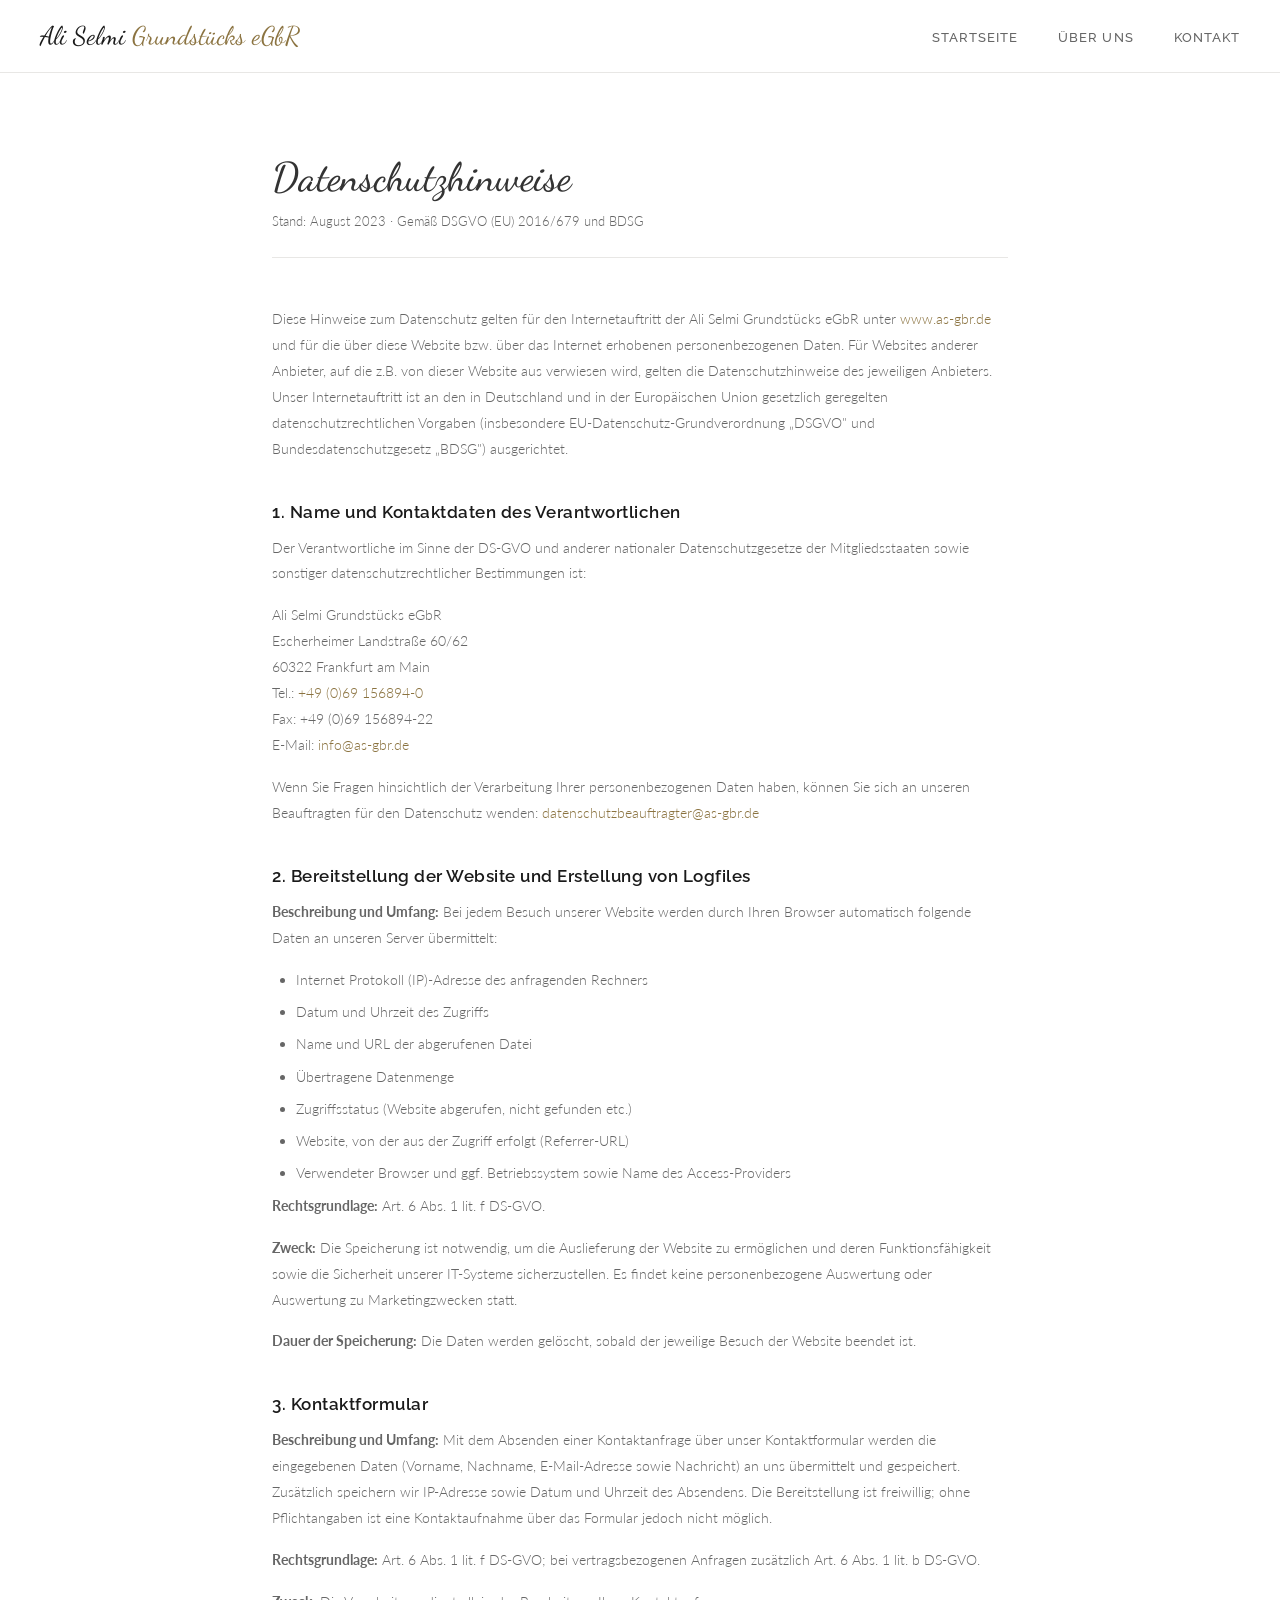
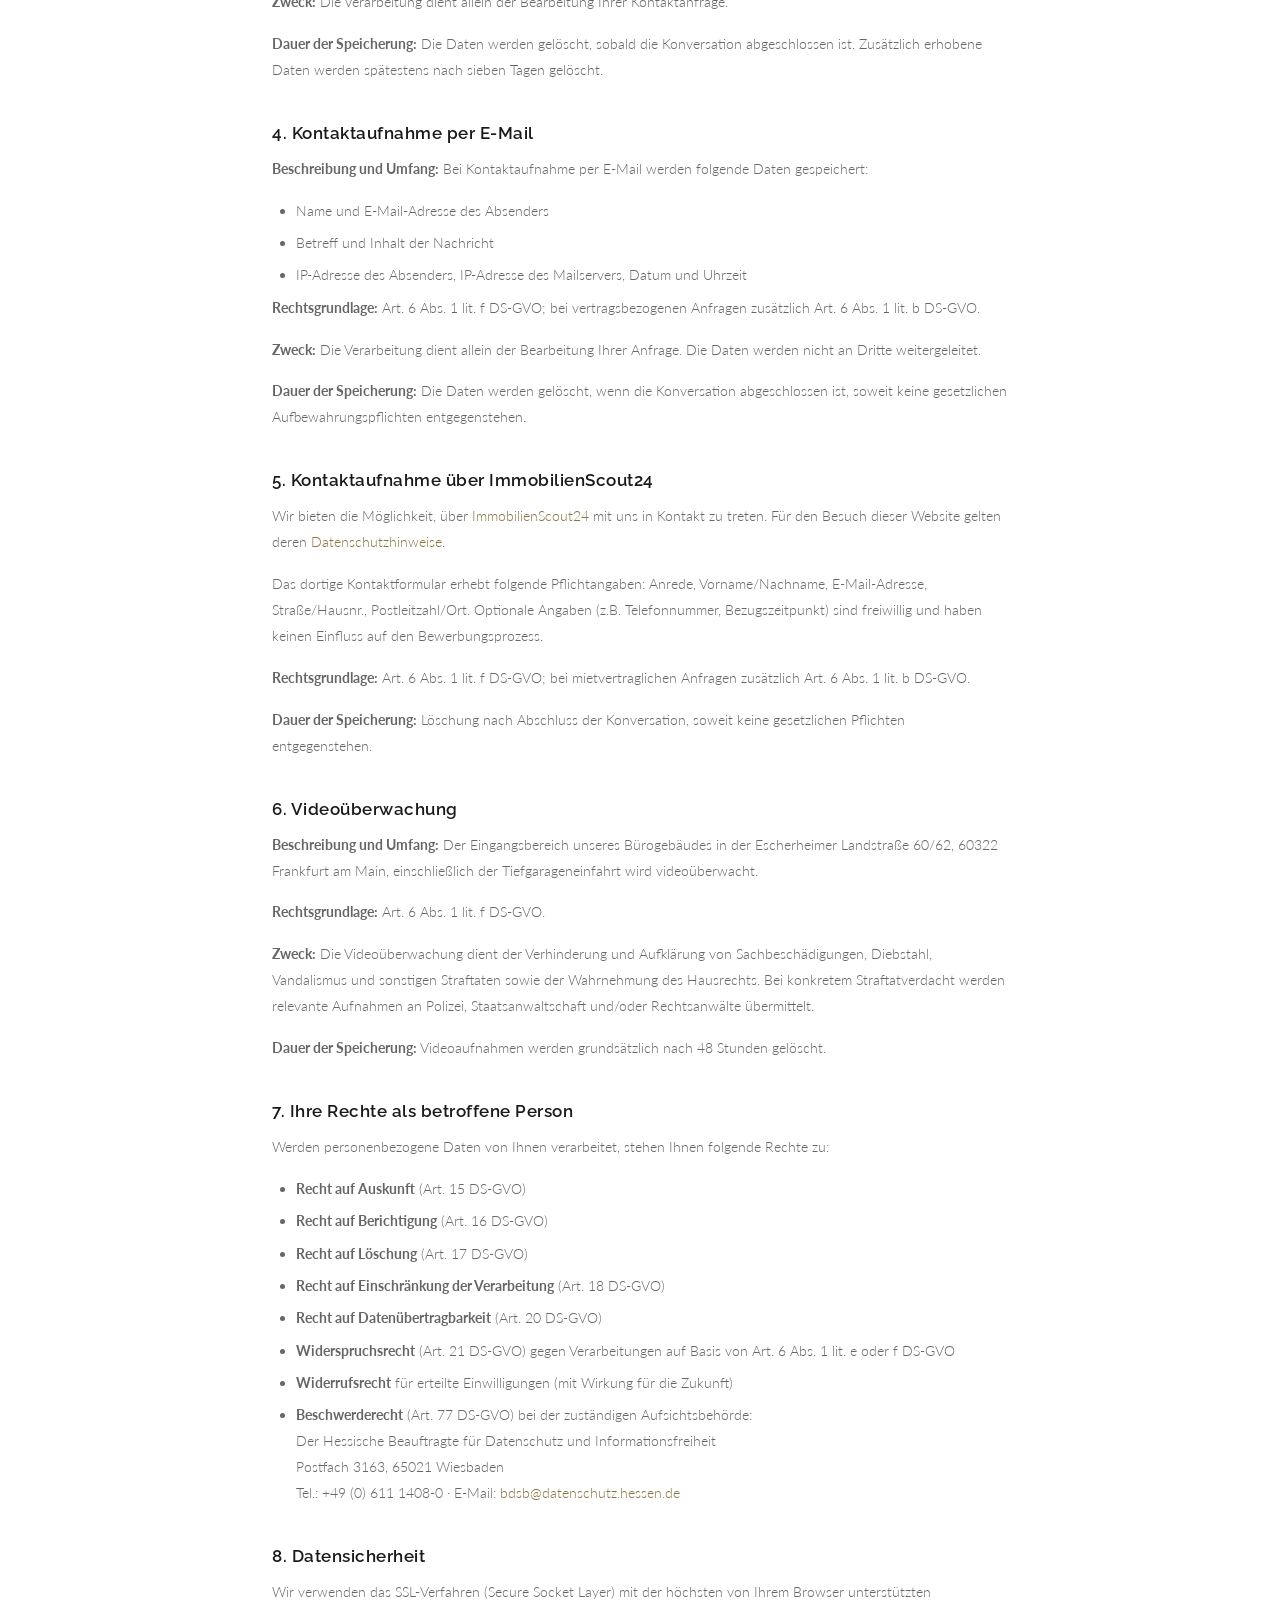
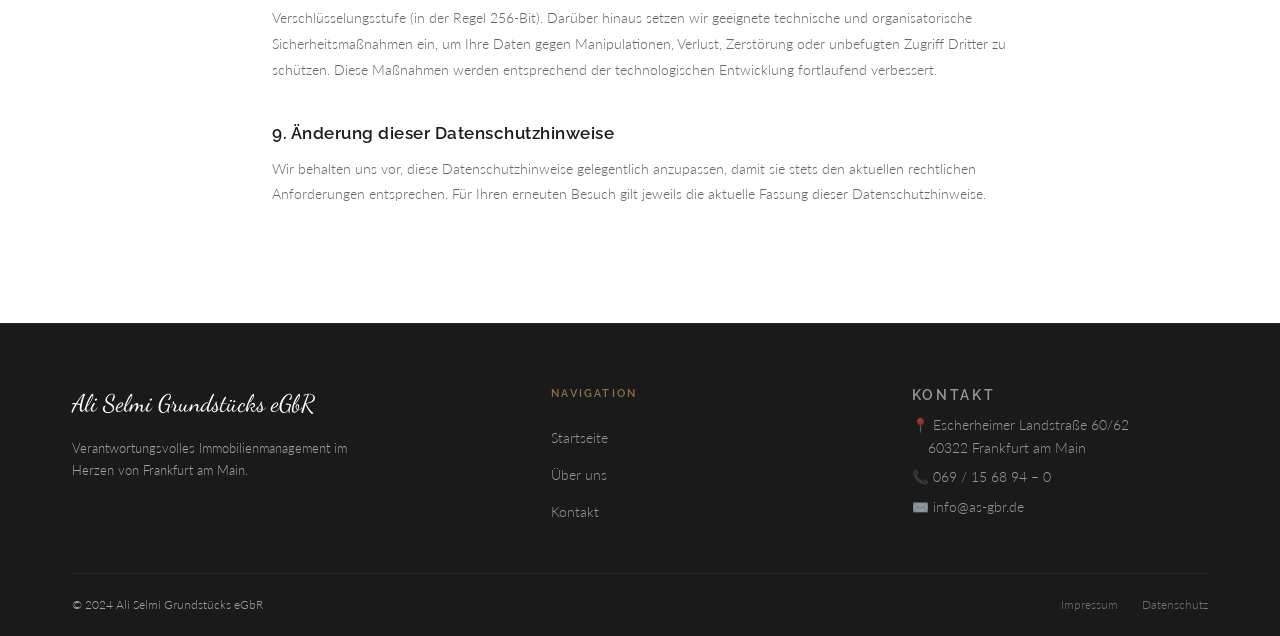
==== commit 77927494: "Update datenschutz.html" ====
--- a/datenschutz.html
+++ b/datenschutz.html
@@ -15,7 +15,7 @@
       <nav>
         <ul>
           <li><a href="index.html">Startseite</a></li>
-          <li><a href="objekte.html">Objekte</a></li>
+
           <li><a href="ueber-uns.html">Über uns</a></li>
           <li><a href="kontakt.html">Kontakt</a></li>
         </ul>
@@ -27,7 +27,7 @@
     <div class="mobile-nav" id="mobileNav">
       <ul>
         <li><a href="index.html">Startseite</a></li>
-        <li><a href="objekte.html">Objekte</a></li>
+
         <li><a href="ueber-uns.html">Über uns</a></li>
         <li><a href="kontakt.html">Kontakt</a></li>
       </ul>
@@ -134,7 +134,7 @@
           <p class="footer-heading">Navigation</p>
           <ul>
             <li><a href="index.html">Startseite</a></li>
-            <li><a href="objekte.html">Objekte</a></li>
+
             <li><a href="ueber-uns.html">Über uns</a></li>
             <li><a href="kontakt.html">Kontakt</a></li>
           </ul>
--- a/style.css
+++ b/style.css
@@ -599,9 +599,9 @@
 .quote-inner {
   display: grid;
   grid-template-columns: auto 1fr;
-  gap: 4rem;
+  gap: 2.5rem;
   align-items: center;
-  max-width: 900px;
+  max-width: 800px;
   margin: 0 auto;
 }
 .quote-portrait-wrap {
@@ -612,39 +612,43 @@
   flex-shrink: 0;
 }
 .quote-portrait {
-  width: 160px;
-  height: 220px;
+  width: 90px;
+  height: 124px;
   object-fit: cover;
   object-position: top;
   display: block;
   filter: grayscale(20%) sepia(15%);
-  border-bottom: 3px solid var(--gold);
+  border-bottom: 2px solid var(--gold);
 }
 .quote-portrait-label {
-  font-family: 'Dancing Script', cursive;
-  font-size: 1.1rem;
+  font-family: 'Raleway', sans-serif;
+  font-size: 0.7rem;
+  font-weight: 600;
+  letter-spacing: 0.12em;
+  text-transform: uppercase;
   color: var(--gold-lt);
-  letter-spacing: 0.04em;
 }
 .quote-mark {
-  font-family: 'Dancing Script', cursive;
-  font-size: 5rem;
+  font-family: 'Georgia', serif;
+  font-size: 3.5rem;
   color: var(--gold);
-  line-height: 0.6;
-  margin-bottom: 1rem;
-  opacity: 0.7;
+  line-height: 0.7;
+  margin-bottom: 0.75rem;
+  opacity: 0.6;
 }
 .quote-text {
-  font-family: 'Dancing Script', cursive;
-  font-size: clamp(1.4rem, 3vw, 2.1rem);
-  color: var(--white);
-  line-height: 1.55;
-  margin-bottom: 1.5rem;
+  font-family: 'Lato', sans-serif;
+  font-weight: 300;
+  font-size: clamp(1rem, 2vw, 1.2rem);
+  color: rgba(255,255,255,0.9);
+  line-height: 1.75;
+  margin-bottom: 1.25rem;
+  font-style: italic;
 }
 .quote-author {
   font-family: 'Raleway', sans-serif;
-  font-size: 0.78rem;
-  font-weight: 500;
+  font-size: 0.75rem;
+  font-weight: 600;
   letter-spacing: 0.15em;
   text-transform: uppercase;
   color: var(--gold-lt);
